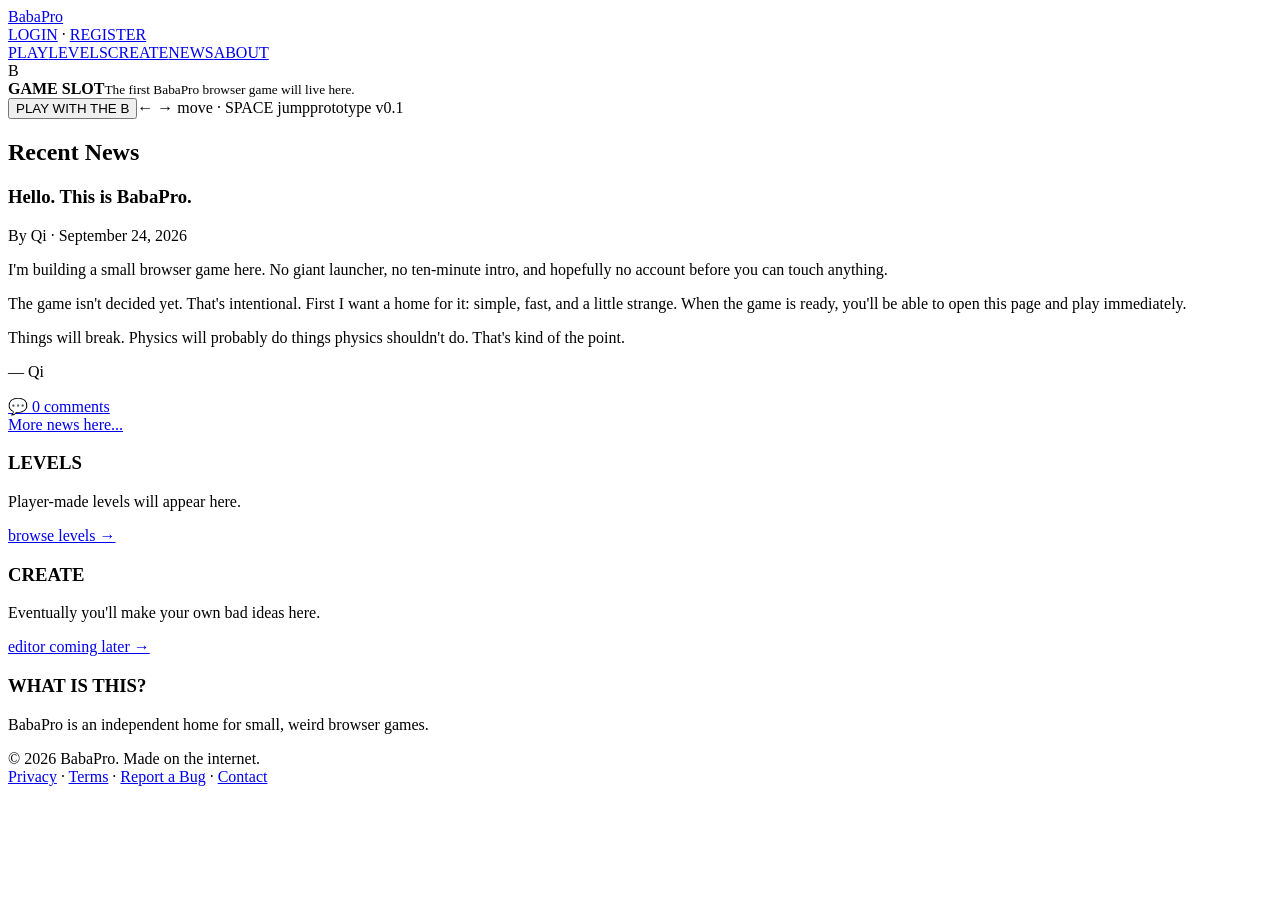
==== index.html @ 26752756 "Build BabaPro v0.1 site shell" ====
<!doctype html>
<html lang="en">
<head>
<meta charset="UTF-8"><meta name="viewport" content="width=device-width,initial-scale=1">
<title>BabaPro — weird little browser games</title>
<meta name="description" content="BabaPro is a small home for weird little browser games.">
<link rel="stylesheet" href="style.css">
</head>
<body>
<div class="page">
<header>
  <div class="top"><a class="logo" href="/">Baba<span>Pro</span></a><div class="account"><a href="#">LOGIN</a> · <a href="#">REGISTER</a></div></div>
  <nav><a href="#play">PLAY</a><a href="#levels">LEVELS</a><a href="#create">CREATE</a><a href="#news">NEWS</a><a href="#about">ABOUT</a></nav>
</header>

<main>
<section id="play" class="gamebox">
  <div class="game-stage">
    <div class="toy" id="toy">B</div>
    <div class="ground"></div>
    <div class="game-copy"><strong>GAME SLOT</strong><small>The first BabaPro browser game will live here.</small></div>
  </div>
  <div class="gamebar"><button id="playBtn">PLAY WITH THE B</button><span>← → move · SPACE jump</span><span class="status">prototype v0.1</span></div>
</section>

<div class="twocol">
<section>
<h2>Recent News</h2>
<article id="news">
<h3>Hello. This is BabaPro.</h3>
<div class="meta">By Qi · September 24, 2026</div>
<p>I'm building a small browser game here. No giant launcher, no ten-minute intro, and hopefully no account before you can touch anything.</p>
<p>The game isn't decided yet. That's intentional. First I want a home for it: simple, fast, and a little strange. When the game is ready, you'll be able to open this page and play immediately.</p>
<p>Things will break. Physics will probably do things physics shouldn't do. That's kind of the point.</p>
<p>— Qi</p>
<a class="comments" href="#">💬 0 comments</a>
</article>
<a href="#news" class="more">More news here...</a>
</section>

<aside>
<div class="sidebox" id="levels"><h3>LEVELS</h3><p>Player-made levels will appear here.</p><a href="#">browse levels →</a></div>
<div class="sidebox" id="create"><h3>CREATE</h3><p>Eventually you'll make your own bad ideas here.</p><a href="#">editor coming later →</a></div>
<div class="sidebox" id="about"><h3>WHAT IS THIS?</h3><p>BabaPro is an independent home for small, weird browser games.</p></div>
</aside>
</div>
</main>

<footer><div>© 2026 BabaPro. Made on the internet.</div><div><a href="#">Privacy</a> · <a href="#">Terms</a> · <a href="#">Report a Bug</a> · <a href="#">Contact</a></div></footer>
</div>
<script src="game.js"></script>
</body></html>
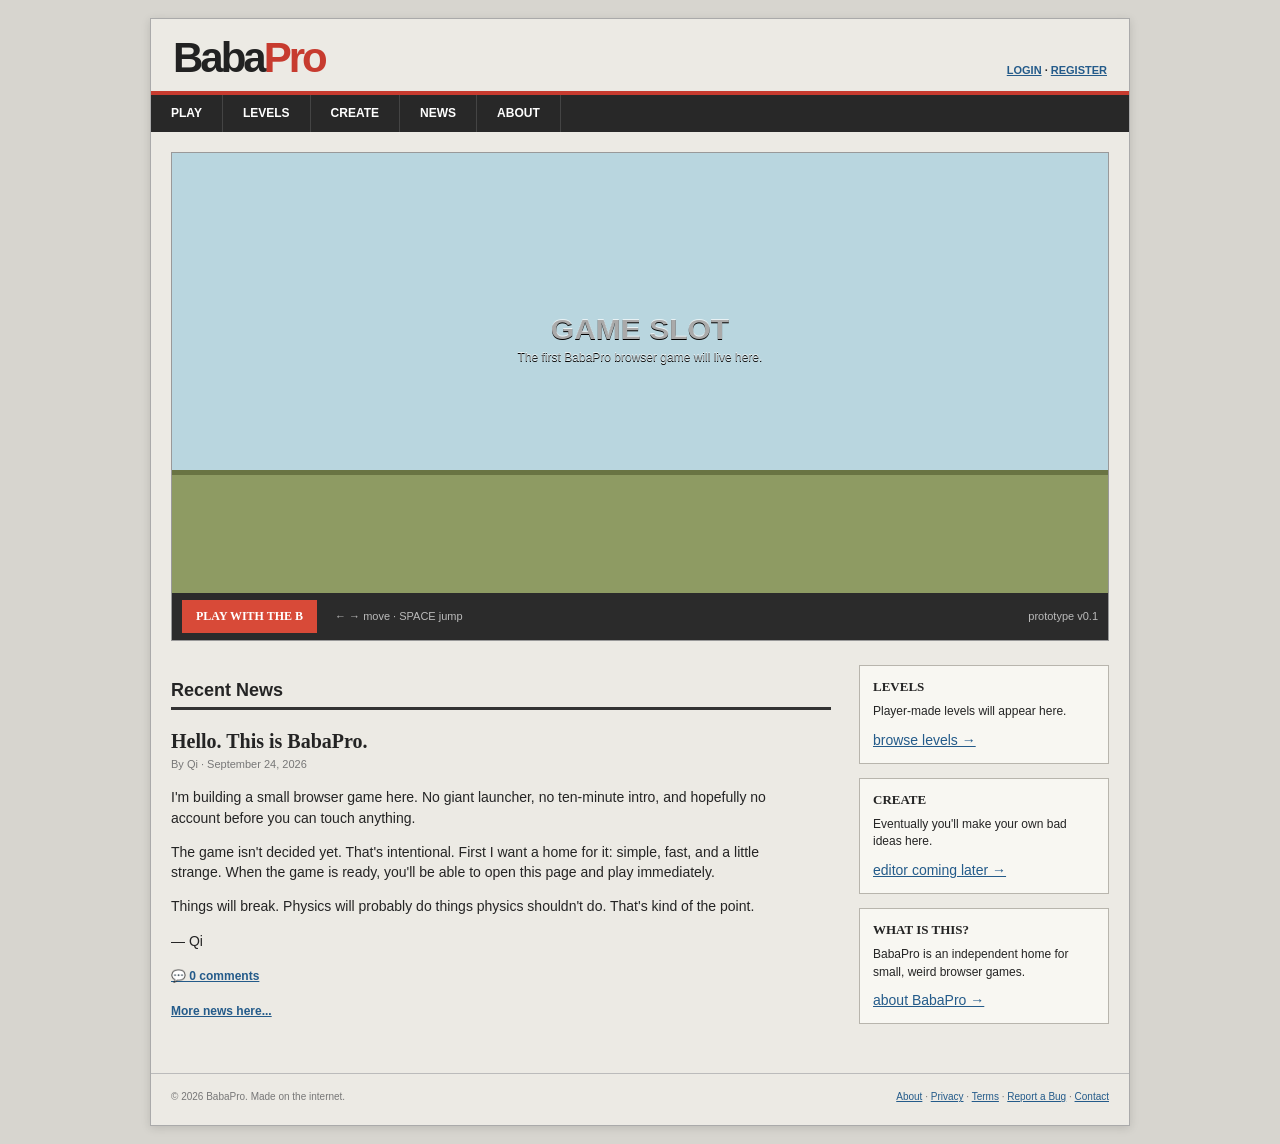
==== commit fe43a48b: "Link homepage to BabaPro About story" ====
--- a/index.html
+++ b/index.html
@@ -10,7 +10,7 @@
 <div class="page">
 <header>
   <div class="top"><a class="logo" href="/">Baba<span>Pro</span></a><div class="account"><a href="#">LOGIN</a> · <a href="#">REGISTER</a></div></div>
-  <nav><a href="#play">PLAY</a><a href="#levels">LEVELS</a><a href="#create">CREATE</a><a href="#news">NEWS</a><a href="#about">ABOUT</a></nav>
+  <nav><a href="#play">PLAY</a><a href="#levels">LEVELS</a><a href="#create">CREATE</a><a href="#news">NEWS</a><a href="/about.html">ABOUT</a></nav>
 </header>
 
 <main>
@@ -41,12 +41,12 @@
 <aside>
 <div class="sidebox" id="levels"><h3>LEVELS</h3><p>Player-made levels will appear here.</p><a href="#">browse levels →</a></div>
 <div class="sidebox" id="create"><h3>CREATE</h3><p>Eventually you'll make your own bad ideas here.</p><a href="#">editor coming later →</a></div>
-<div class="sidebox" id="about"><h3>WHAT IS THIS?</h3><p>BabaPro is an independent home for small, weird browser games.</p></div>
+<div class="sidebox" id="about"><h3>WHAT IS THIS?</h3><p>BabaPro is an independent home for small, weird browser games.</p><a href="/about.html">about BabaPro →</a></div>
 </aside>
 </div>
 </main>
 
-<footer><div>© 2026 BabaPro. Made on the internet.</div><div><a href="#">Privacy</a> · <a href="#">Terms</a> · <a href="#">Report a Bug</a> · <a href="#">Contact</a></div></footer>
+<footer><div>© 2026 BabaPro. Made on the internet.</div><div><a href="/about.html">About</a> · <a href="#">Privacy</a> · <a href="#">Terms</a> · <a href="#">Report a Bug</a> · <a href="#">Contact</a></div></footer>
 </div>
 <script src="game.js"></script>
 </body></html>
--- a/style.css
+++ b/style.css
@@ -0,0 +1 @@
+:root{--ink:#242424;--paper:#eceae4;--panel:#f8f7f2;--red:#c73b2f;--blue:#245b8a;--line:#b8b5ad}*{box-sizing:border-box}body{margin:0;background:#d7d5cf;color:var(--ink);font:14px/1.45 Verdana,Arial,sans-serif}.page{width:min(980px,calc(100% - 24px));margin:18px auto;background:var(--paper);border:1px solid #aaa;box-shadow:0 2px 9px #0002}.top{display:flex;align-items:flex-end;justify-content:space-between;padding:18px 22px 12px}.logo{font:bold 42px/1 Arial,sans-serif;letter-spacing:-3px;color:#222;text-decoration:none}.logo span{color:var(--red)}a{color:var(--blue)}.account{font-size:11px;font-weight:bold}nav{display:flex;gap:0;background:#282828;border-top:4px solid var(--red)}nav a{padding:10px 20px;color:#fff;text-decoration:none;font-weight:bold;font-size:12px;border-right:1px solid #444}nav a:hover{background:var(--red)}main{padding:20px}.gamebox{border:1px solid #999;background:#222}.game-stage{height:440px;position:relative;overflow:hidden;background:linear-gradient(#b9d6df 0 72%,#d7d1b5 72%)}.ground{position:absolute;left:0;right:0;bottom:0;height:28%;background:#8e9b63;border-top:5px solid #697443}.game-copy{position:absolute;top:36%;width:100%;text-align:center;color:#ffffffaa;text-shadow:0 1px #000}.game-copy strong{display:block;font:700 30px Arial}.game-copy small{font-size:12px}.toy{display:none;position:absolute;left:90px;bottom:28%;width:48px;height:48px;border-radius:50%;background:#d64535;color:#fff;font:bold 27px/48px Arial;text-align:center;box-shadow:inset -5px -7px #0002;z-index:2}.gamebar{min-height:44px;background:#2b2b2b;color:#bbb;display:flex;gap:18px;align-items:center;padding:7px 10px;font-size:11px}.gamebar button{background:#d84a38;border:0;color:white;font:bold 12px Verdana;padding:9px 14px;cursor:pointer}.gamebar .status{margin-left:auto}.twocol{display:grid;grid-template-columns:1fr 250px;gap:28px;margin-top:24px}h2{font:700 18px Arial;border-bottom:3px solid #333;padding-bottom:6px}article h3{font:700 20px Georgia,serif;margin-bottom:4px}article p{max-width:620px}.meta{font-size:11px;color:#777}.comments,.more{font-weight:bold;font-size:12px}.more{display:block;margin-top:18px}.sidebox{background:var(--panel);border:1px solid var(--line);padding:13px;margin-bottom:14px}.sidebox h3{margin:0 0 8px;font:700 13px Verdana}.sidebox p{font-size:12px;margin:0 0 9px}footer{border-top:1px solid #bbb;margin-top:15px;padding:16px 20px 20px;display:flex;justify-content:space-between;color:#777;font-size:10px}@media(max-width:700px){.page{width:100%;margin:0;border:0}.logo{font-size:36px}nav{overflow:auto}nav a{padding:10px 13px}.game-stage{height:54vw;min-height:300px}.twocol{grid-template-columns:1fr}.gamebar span:not(.status){display:none}footer{gap:10px;flex-direction:column}}
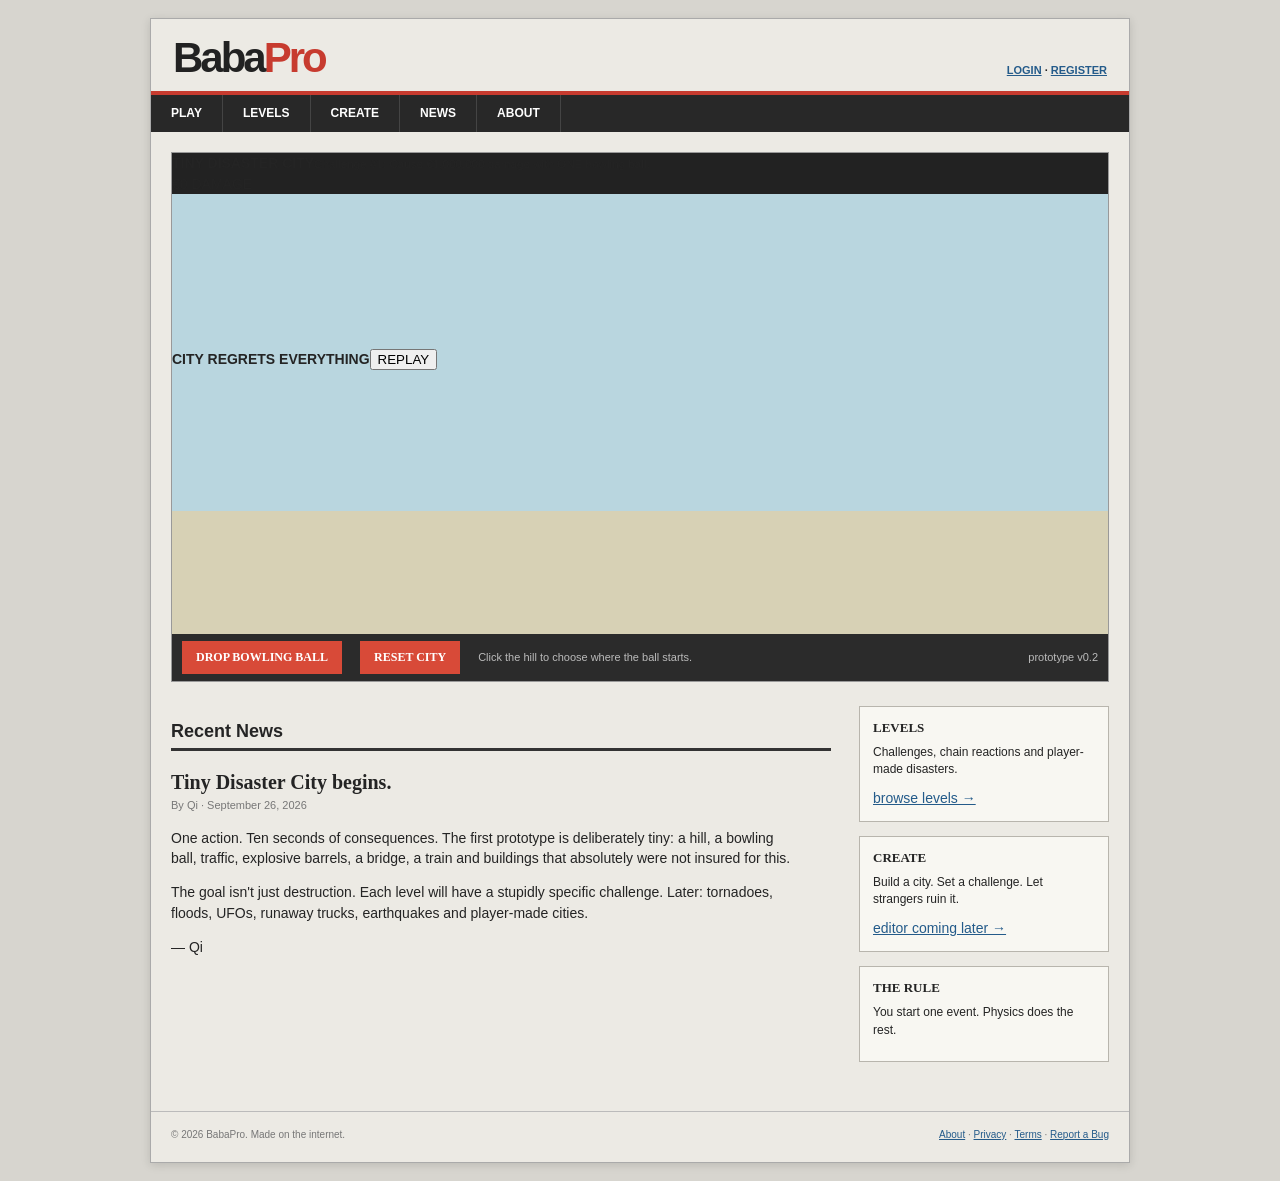
==== commit e0804ffd: "Launch Tiny Disaster City playable prototype" ====
--- a/index.html
+++ b/index.html
@@ -1,52 +1,19 @@
 <!doctype html>
-<html lang="en">
-<head>
-<meta charset="UTF-8"><meta name="viewport" content="width=device-width,initial-scale=1">
-<title>BabaPro — weird little browser games</title>
-<meta name="description" content="BabaPro is a small home for weird little browser games.">
-<link rel="stylesheet" href="style.css">
-</head>
-<body>
-<div class="page">
-<header>
-  <div class="top"><a class="logo" href="/">Baba<span>Pro</span></a><div class="account"><a href="#">LOGIN</a> · <a href="#">REGISTER</a></div></div>
-  <nav><a href="#play">PLAY</a><a href="#levels">LEVELS</a><a href="#create">CREATE</a><a href="#news">NEWS</a><a href="/about.html">ABOUT</a></nav>
-</header>
-
-<main>
-<section id="play" class="gamebox">
-  <div class="game-stage">
-    <div class="toy" id="toy">B</div>
-    <div class="ground"></div>
-    <div class="game-copy"><strong>GAME SLOT</strong><small>The first BabaPro browser game will live here.</small></div>
-  </div>
-  <div class="gamebar"><button id="playBtn">PLAY WITH THE B</button><span>← → move · SPACE jump</span><span class="status">prototype v0.1</span></div>
+<html lang="en"><head><meta charset="UTF-8"><meta name="viewport" content="width=device-width,initial-scale=1">
+<title>Tiny Disaster City — BabaPro</title><meta name="description" content="Start one tiny disaster. Watch the whole city regret it.">
+<link rel="icon" href="data:image/svg+xml,%3Csvg xmlns=%27http://www.w3.org/2000/svg%27 viewBox=%270 0 64 64%27%3E%3Crect width=%2764%27 height=%2764%27 rx=%2712%27 fill=%27%23c73b2f%27/%3E%3Ctext x=%2732%27 y=%2747%27 text-anchor=%27middle%27 font-family=%27Arial%27 font-size=%2744%27 font-weight=%27bold%27 fill=%27white%27%3EB%3C/text%3E%3C/svg%3E">
+<link rel="stylesheet" href="style.css"></head><body><div class="page">
+<header><div class="top"><a class="logo" href="/">Baba<span>Pro</span></a><div class="account"><a href="#">LOGIN</a> · <a href="#">REGISTER</a></div></div>
+<nav><a href="#play">PLAY</a><a href="#levels">LEVELS</a><a href="#create">CREATE</a><a href="#news">NEWS</a><a href="/about.html">ABOUT</a></nav></header>
+<main><section id="play" class="gamebox">
+<div class="gamehead"><div><strong>TINY DISASTER CITY</strong><small>Challenge #1: Cause €1,000,000 damage with ONE bowling ball.</small></div><div id="damage">€0 DAMAGE</div></div>
+<div class="game-stage"><canvas id="city"></canvas><div id="result" class="result hidden"><b id="resultTitle">CITY REGRETS EVERYTHING</b><span id="resultScore"></span><button id="replayBtn">REPLAY</button></div></div>
+<div class="gamebar"><button id="dropBtn">DROP BOWLING BALL</button><button id="resetBtn" class="darkbtn">RESET CITY</button><span>Click the hill to choose where the ball starts.</span><span class="status">prototype v0.2</span></div>
 </section>
-
-<div class="twocol">
-<section>
-<h2>Recent News</h2>
-<article id="news">
-<h3>Hello. This is BabaPro.</h3>
-<div class="meta">By Qi · September 24, 2026</div>
-<p>I'm building a small browser game here. No giant launcher, no ten-minute intro, and hopefully no account before you can touch anything.</p>
-<p>The game isn't decided yet. That's intentional. First I want a home for it: simple, fast, and a little strange. When the game is ready, you'll be able to open this page and play immediately.</p>
-<p>Things will break. Physics will probably do things physics shouldn't do. That's kind of the point.</p>
-<p>— Qi</p>
-<a class="comments" href="#">💬 0 comments</a>
-</article>
-<a href="#news" class="more">More news here...</a>
-</section>
-
-<aside>
-<div class="sidebox" id="levels"><h3>LEVELS</h3><p>Player-made levels will appear here.</p><a href="#">browse levels →</a></div>
-<div class="sidebox" id="create"><h3>CREATE</h3><p>Eventually you'll make your own bad ideas here.</p><a href="#">editor coming later →</a></div>
-<div class="sidebox" id="about"><h3>WHAT IS THIS?</h3><p>BabaPro is an independent home for small, weird browser games.</p><a href="/about.html">about BabaPro →</a></div>
-</aside>
-</div>
-</main>
-
-<footer><div>© 2026 BabaPro. Made on the internet.</div><div><a href="/about.html">About</a> · <a href="#">Privacy</a> · <a href="#">Terms</a> · <a href="#">Report a Bug</a> · <a href="#">Contact</a></div></footer>
-</div>
-<script src="game.js"></script>
-</body></html>+<div class="twocol"><section><h2>Recent News</h2><article id="news"><h3>Tiny Disaster City begins.</h3><div class="meta">By Qi · September 26, 2026</div>
+<p>One action. Ten seconds of consequences. The first prototype is deliberately tiny: a hill, a bowling ball, traffic, explosive barrels, a bridge, a train and buildings that absolutely were not insured for this.</p>
+<p>The goal isn't just destruction. Each level will have a stupidly specific challenge. Later: tornadoes, floods, UFOs, runaway trucks, earthquakes and player-made cities.</p><p>— Qi</p></article></section>
+<aside><div class="sidebox" id="levels"><h3>LEVELS</h3><p>Challenges, chain reactions and player-made disasters.</p><a href="#">browse levels →</a></div>
+<div class="sidebox" id="create"><h3>CREATE</h3><p>Build a city. Set a challenge. Let strangers ruin it.</p><a href="#">editor coming later →</a></div>
+<div class="sidebox"><h3>THE RULE</h3><p>You start one event. Physics does the rest.</p></div></aside></div></main>
+<footer><div>© 2026 BabaPro. Made on the internet.</div><div><a href="/about.html">About</a> · <a href="#">Privacy</a> · <a href="#">Terms</a> · <a href="#">Report a Bug</a></div></footer></div><script src="game.js"></script></body></html>
--- a/style.css
+++ b/style.css
@@ -1 +1,2 @@
-:root{--ink:#242424;--paper:#eceae4;--panel:#f8f7f2;--red:#c73b2f;--blue:#245b8a;--line:#b8b5ad}*{box-sizing:border-box}body{margin:0;background:#d7d5cf;color:var(--ink);font:14px/1.45 Verdana,Arial,sans-serif}.page{width:min(980px,calc(100% - 24px));margin:18px auto;background:var(--paper);border:1px solid #aaa;box-shadow:0 2px 9px #0002}.top{display:flex;align-items:flex-end;justify-content:space-between;padding:18px 22px 12px}.logo{font:bold 42px/1 Arial,sans-serif;letter-spacing:-3px;color:#222;text-decoration:none}.logo span{color:var(--red)}a{color:var(--blue)}.account{font-size:11px;font-weight:bold}nav{display:flex;gap:0;background:#282828;border-top:4px solid var(--red)}nav a{padding:10px 20px;color:#fff;text-decoration:none;font-weight:bold;font-size:12px;border-right:1px solid #444}nav a:hover{background:var(--red)}main{padding:20px}.gamebox{border:1px solid #999;background:#222}.game-stage{height:440px;position:relative;overflow:hidden;background:linear-gradient(#b9d6df 0 72%,#d7d1b5 72%)}.ground{position:absolute;left:0;right:0;bottom:0;height:28%;background:#8e9b63;border-top:5px solid #697443}.game-copy{position:absolute;top:36%;width:100%;text-align:center;color:#ffffffaa;text-shadow:0 1px #000}.game-copy strong{display:block;font:700 30px Arial}.game-copy small{font-size:12px}.toy{display:none;position:absolute;left:90px;bottom:28%;width:48px;height:48px;border-radius:50%;background:#d64535;color:#fff;font:bold 27px/48px Arial;text-align:center;box-shadow:inset -5px -7px #0002;z-index:2}.gamebar{min-height:44px;background:#2b2b2b;color:#bbb;display:flex;gap:18px;align-items:center;padding:7px 10px;font-size:11px}.gamebar button{background:#d84a38;border:0;color:white;font:bold 12px Verdana;padding:9px 14px;cursor:pointer}.gamebar .status{margin-left:auto}.twocol{display:grid;grid-template-columns:1fr 250px;gap:28px;margin-top:24px}h2{font:700 18px Arial;border-bottom:3px solid #333;padding-bottom:6px}article h3{font:700 20px Georgia,serif;margin-bottom:4px}article p{max-width:620px}.meta{font-size:11px;color:#777}.comments,.more{font-weight:bold;font-size:12px}.more{display:block;margin-top:18px}.sidebox{background:var(--panel);border:1px solid var(--line);padding:13px;margin-bottom:14px}.sidebox h3{margin:0 0 8px;font:700 13px Verdana}.sidebox p{font-size:12px;margin:0 0 9px}footer{border-top:1px solid #bbb;margin-top:15px;padding:16px 20px 20px;display:flex;justify-content:space-between;color:#777;font-size:10px}@media(max-width:700px){.page{width:100%;margin:0;border:0}.logo{font-size:36px}nav{overflow:auto}nav a{padding:10px 13px}.game-stage{height:54vw;min-height:300px}.twocol{grid-template-columns:1fr}.gamebar span:not(.status){display:none}footer{gap:10px;flex-direction:column}}+:root{--ink:#242424;--paper:#eceae4;--panel:#f8f7f2;--red:#c73b2f;--blue:#245b8a;--line:#b8b5ad}*{box-sizing:border-box}body{margin:0;background:#d7d5cf;color:var(--ink);font:14px/1.45 Verdana,Arial,sans-serif}.page{width:min(980px,calc(100% - 24px));margin:18px auto;background:var(--paper);border:1px solid #aaa;box-shadow:0 2px 9px #0002}.top{display:flex;align-items:flex-end;justify-content:space-between;padding:18px 22px 12px}.logo{font:bold 42px/1 Arial,sans-serif;letter-spacing:-3px;color:#222;text-decoration:none}.logo span{color:var(--red)}a{color:var(--blue)}.account{font-size:11px;font-weight:bold}nav{display:flex;gap:0;background:#282828;border-top:4px solid var(--red)}nav a{padding:10px 20px;color:#fff;text-decoration:none;font-weight:bold;font-size:12px;border-right:1px solid #444}nav a:hover{background:var(--red)}main{padding:20px}.gamebox{border:1px solid #999;background:#222}.game-stage{height:440px;position:relative;overflow:hidden;background:linear-gradient(#b9d6df 0 72%,#d7d1b5 72%)}.ground{position:absolute;left:0;right:0;bottom:0;height:28%;background:#8e9b63;border-top:5px solid #697443}.game-copy{position:absolute;top:36%;width:100%;text-align:center;color:#ffffffaa;text-shadow:0 1px #000}.game-copy strong{display:block;font:700 30px Arial}.game-copy small{font-size:12px}.toy{display:none;position:absolute;left:90px;bottom:28%;width:48px;height:48px;border-radius:50%;background:#d64535;color:#fff;font:bold 27px/48px Arial;text-align:center;box-shadow:inset -5px -7px #0002;z-index:2}.gamebar{min-height:44px;background:#2b2b2b;color:#bbb;display:flex;gap:18px;align-items:center;padding:7px 10px;font-size:11px}.gamebar button{background:#d84a38;border:0;color:white;font:bold 12px Verdana;padding:9px 14px;cursor:pointer}.gamebar .status{margin-left:auto}.twocol{display:grid;grid-template-columns:1fr 250px;gap:28px;margin-top:24px}h2{font:700 18px Arial;border-bottom:3px solid #333;padding-bottom:6px}article h3{font:700 20px Georgia,serif;margin-bottom:4px}article p{max-width:620px}.meta{font-size:11px;color:#777}.comments,.more{font-weight:bold;font-size:12px}.more{display:block;margin-top:18px}.sidebox{background:var(--panel);border:1px solid var(--line);padding:13px;margin-bottom:14px}.sidebox h3{margin:0 0 8px;font:700 13px Verdana}.sidebox p{font-size:12px;margin:0 0 9px}footer{border-top:1px solid #bbb;margin-top:15px;padding:16px 20px 20px;display:flex;justify-content:space-between;color:#777;font-size:10px}@media(max-width:700px){.page{width:100%;margin:0;border:0}.logo{font-size:36px}nav{overflow:auto}nav a{padding:10px 13px}.game-stage{height:54vw;min-height:300px}.twocol{grid-template-columns:1fr}.gamebar span:not(.status){display:none}footer{gap:10px;flex-direction:column}}
+.about-article{max-width:720px;margin:10px auto 40px}.about-article>p{font:15px/1.7 Georgia,serif}.about-photo-placeholder{width:100%;aspect-ratio:4/3;margin:18px 0;background:#d7d5cf;border:1px solid #aaa;display:flex;align-items:center;justify-content:center;color:#777;font:bold 12px Verdana}
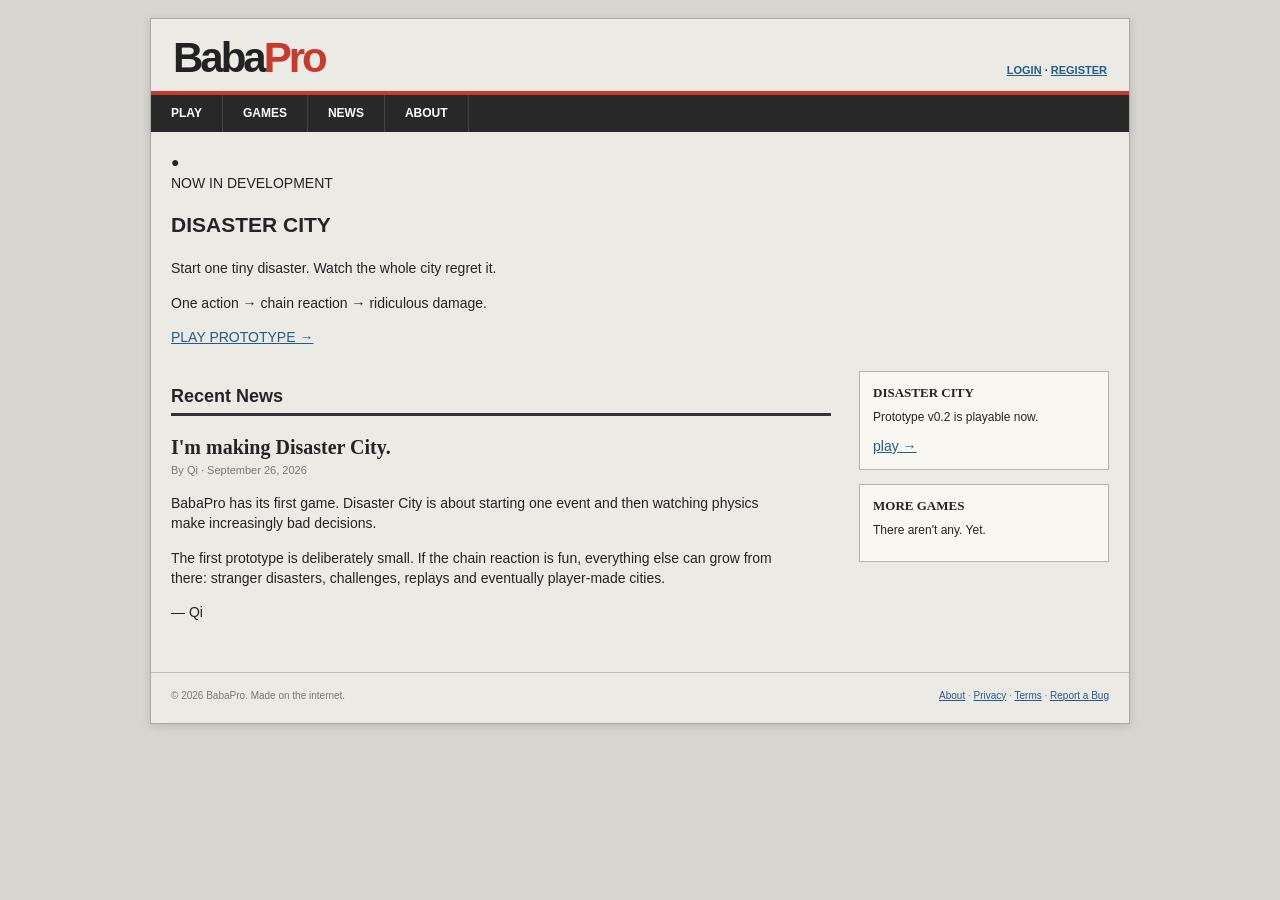
==== commit 344eacc0: "Restore BabaPro platform homepage" ====
--- a/index.html
+++ b/index.html
@@ -1,19 +1,12 @@
 <!doctype html>
 <html lang="en"><head><meta charset="UTF-8"><meta name="viewport" content="width=device-width,initial-scale=1">
-<title>Tiny Disaster City — BabaPro</title><meta name="description" content="Start one tiny disaster. Watch the whole city regret it.">
+<title>BabaPro — weird little browser games</title><meta name="description" content="BabaPro is a small home for weird browser games.">
 <link rel="icon" href="data:image/svg+xml,%3Csvg xmlns=%27http://www.w3.org/2000/svg%27 viewBox=%270 0 64 64%27%3E%3Crect width=%2764%27 height=%2764%27 rx=%2712%27 fill=%27%23c73b2f%27/%3E%3Ctext x=%2732%27 y=%2747%27 text-anchor=%27middle%27 font-family=%27Arial%27 font-size=%2744%27 font-weight=%27bold%27 fill=%27white%27%3EB%3C/text%3E%3C/svg%3E">
-<link rel="stylesheet" href="style.css"></head><body><div class="page">
+<link rel="stylesheet" href="/style.css"></head><body><div class="page">
 <header><div class="top"><a class="logo" href="/">Baba<span>Pro</span></a><div class="account"><a href="#">LOGIN</a> · <a href="#">REGISTER</a></div></div>
-<nav><a href="#play">PLAY</a><a href="#levels">LEVELS</a><a href="#create">CREATE</a><a href="#news">NEWS</a><a href="/about.html">ABOUT</a></nav></header>
-<main><section id="play" class="gamebox">
-<div class="gamehead"><div><strong>TINY DISASTER CITY</strong><small>Challenge #1: Cause €1,000,000 damage with ONE bowling ball.</small></div><div id="damage">€0 DAMAGE</div></div>
-<div class="game-stage"><canvas id="city"></canvas><div id="result" class="result hidden"><b id="resultTitle">CITY REGRETS EVERYTHING</b><span id="resultScore"></span><button id="replayBtn">REPLAY</button></div></div>
-<div class="gamebar"><button id="dropBtn">DROP BOWLING BALL</button><button id="resetBtn" class="darkbtn">RESET CITY</button><span>Click the hill to choose where the ball starts.</span><span class="status">prototype v0.2</span></div>
-</section>
-<div class="twocol"><section><h2>Recent News</h2><article id="news"><h3>Tiny Disaster City begins.</h3><div class="meta">By Qi · September 26, 2026</div>
-<p>One action. Ten seconds of consequences. The first prototype is deliberately tiny: a hill, a bowling ball, traffic, explosive barrels, a bridge, a train and buildings that absolutely were not insured for this.</p>
-<p>The goal isn't just destruction. Each level will have a stupidly specific challenge. Later: tornadoes, floods, UFOs, runaway trucks, earthquakes and player-made cities.</p><p>— Qi</p></article></section>
-<aside><div class="sidebox" id="levels"><h3>LEVELS</h3><p>Challenges, chain reactions and player-made disasters.</p><a href="#">browse levels →</a></div>
-<div class="sidebox" id="create"><h3>CREATE</h3><p>Build a city. Set a challenge. Let strangers ruin it.</p><a href="#">editor coming later →</a></div>
-<div class="sidebox"><h3>THE RULE</h3><p>You start one event. Physics does the rest.</p></div></aside></div></main>
-<footer><div>© 2026 BabaPro. Made on the internet.</div><div><a href="/about.html">About</a> · <a href="#">Privacy</a> · <a href="#">Terms</a> · <a href="#">Report a Bug</a></div></footer></div><script src="game.js"></script></body></html>+<nav><a href="/">PLAY</a><a href="#games">GAMES</a><a href="#news">NEWS</a><a href="/about.html">ABOUT</a></nav></header>
+<main><section class="featured" id="games"><div class="featured-art"><div class="cityline"><i></i><i></i><i></i><i></i><i></i></div><div class="wreckball">●</div></div>
+<div class="featured-copy"><div class="eyebrow">NOW IN DEVELOPMENT</div><h1>DISASTER CITY</h1><p>Start one tiny disaster. Watch the whole city regret it.</p><p class="challenge">One action → chain reaction → ridiculous damage.</p><a class="playlink" href="/games/disaster-city/">PLAY PROTOTYPE →</a></div></section>
+<div class="twocol"><section><h2>Recent News</h2><article id="news"><h3>I'm making Disaster City.</h3><div class="meta">By Qi · September 26, 2026</div><p>BabaPro has its first game. Disaster City is about starting one event and then watching physics make increasingly bad decisions.</p><p>The first prototype is deliberately small. If the chain reaction is fun, everything else can grow from there: stranger disasters, challenges, replays and eventually player-made cities.</p><p>— Qi</p></article></section>
+<aside><div class="sidebox"><h3>DISASTER CITY</h3><p>Prototype v0.2 is playable now.</p><a href="/games/disaster-city/">play →</a></div><div class="sidebox"><h3>MORE GAMES</h3><p>There aren't any. Yet.</p></div></aside></div></main>
+<footer><div>© 2026 BabaPro. Made on the internet.</div><div><a href="/about.html">About</a> · <a href="#">Privacy</a> · <a href="#">Terms</a> · <a href="#">Report a Bug</a></div></footer></div></body></html>
--- a/style.css
+++ b/style.css
@@ -1,2 +1 @@
-:root{--ink:#242424;--paper:#eceae4;--panel:#f8f7f2;--red:#c73b2f;--blue:#245b8a;--line:#b8b5ad}*{box-sizing:border-box}body{margin:0;background:#d7d5cf;color:var(--ink);font:14px/1.45 Verdana,Arial,sans-serif}.page{width:min(980px,calc(100% - 24px));margin:18px auto;background:var(--paper);border:1px solid #aaa;box-shadow:0 2px 9px #0002}.top{display:flex;align-items:flex-end;justify-content:space-between;padding:18px 22px 12px}.logo{font:bold 42px/1 Arial,sans-serif;letter-spacing:-3px;color:#222;text-decoration:none}.logo span{color:var(--red)}a{color:var(--blue)}.account{font-size:11px;font-weight:bold}nav{display:flex;gap:0;background:#282828;border-top:4px solid var(--red)}nav a{padding:10px 20px;color:#fff;text-decoration:none;font-weight:bold;font-size:12px;border-right:1px solid #444}nav a:hover{background:var(--red)}main{padding:20px}.gamebox{border:1px solid #999;background:#222}.game-stage{height:440px;position:relative;overflow:hidden;background:linear-gradient(#b9d6df 0 72%,#d7d1b5 72%)}.ground{position:absolute;left:0;right:0;bottom:0;height:28%;background:#8e9b63;border-top:5px solid #697443}.game-copy{position:absolute;top:36%;width:100%;text-align:center;color:#ffffffaa;text-shadow:0 1px #000}.game-copy strong{display:block;font:700 30px Arial}.game-copy small{font-size:12px}.toy{display:none;position:absolute;left:90px;bottom:28%;width:48px;height:48px;border-radius:50%;background:#d64535;color:#fff;font:bold 27px/48px Arial;text-align:center;box-shadow:inset -5px -7px #0002;z-index:2}.gamebar{min-height:44px;background:#2b2b2b;color:#bbb;display:flex;gap:18px;align-items:center;padding:7px 10px;font-size:11px}.gamebar button{background:#d84a38;border:0;color:white;font:bold 12px Verdana;padding:9px 14px;cursor:pointer}.gamebar .status{margin-left:auto}.twocol{display:grid;grid-template-columns:1fr 250px;gap:28px;margin-top:24px}h2{font:700 18px Arial;border-bottom:3px solid #333;padding-bottom:6px}article h3{font:700 20px Georgia,serif;margin-bottom:4px}article p{max-width:620px}.meta{font-size:11px;color:#777}.comments,.more{font-weight:bold;font-size:12px}.more{display:block;margin-top:18px}.sidebox{background:var(--panel);border:1px solid var(--line);padding:13px;margin-bottom:14px}.sidebox h3{margin:0 0 8px;font:700 13px Verdana}.sidebox p{font-size:12px;margin:0 0 9px}footer{border-top:1px solid #bbb;margin-top:15px;padding:16px 20px 20px;display:flex;justify-content:space-between;color:#777;font-size:10px}@media(max-width:700px){.page{width:100%;margin:0;border:0}.logo{font-size:36px}nav{overflow:auto}nav a{padding:10px 13px}.game-stage{height:54vw;min-height:300px}.twocol{grid-template-columns:1fr}.gamebar span:not(.status){display:none}footer{gap:10px;flex-direction:column}}
-.about-article{max-width:720px;margin:10px auto 40px}.about-article>p{font:15px/1.7 Georgia,serif}.about-photo-placeholder{width:100%;aspect-ratio:4/3;margin:18px 0;background:#d7d5cf;border:1px solid #aaa;display:flex;align-items:center;justify-content:center;color:#777;font:bold 12px Verdana}+:root{--ink:#242424;--paper:#eceae4;--panel:#f8f7f2;--red:#c73b2f;--blue:#245b8a;--line:#b8b5ad}*{box-sizing:border-box}body{margin:0;background:#d7d5cf;color:var(--ink);font:14px/1.45 Verdana,Arial,sans-serif}.page{width:min(980px,calc(100% - 24px));margin:18px auto;background:var(--paper);border:1px solid #aaa;box-shadow:0 2px 9px #0002}.top{display:flex;align-items:flex-end;justify-content:space-between;padding:18px 22px 12px}.logo{font:bold 42px/1 Arial;letter-spacing:-3px;color:#222;text-decoration:none}.logo span{color:var(--red)}a{color:var(--blue)}.account{font-size:11px;font-weight:bold}nav{display:flex;background:#282828;border-top:4px solid var(--red)}nav a{padding:10px 20px;color:#fff;text-decoration:none;font-weight:bold;font-size:12px;border-right:1px solid #444}nav a:hover{background:var(--red)}main{padding:20px}.gamebox{border:1px solid #777;background:#222}.gamehead{height:52px;background:#efeee8;padding:8px 12px;display:flex;align-items:center;justify-content:space-between;border-bottom:1px solid #777}.gamehead strong{display:block;font:700 18px Arial}.gamehead small{font-size:10px;color:#555}.gamehead #damage{font:bold 19px Arial;color:var(--red)}.game-stage{height:470px;position:relative;overflow:hidden;background:#b9d6df}.game-stage canvas{display:block;width:100%;height:100%;cursor:crosshair}.gamebar{min-height:46px;background:#2b2b2b;color:#bbb;display:flex;gap:10px;align-items:center;padding:7px 10px;font-size:10px}.gamebar button,.result button{background:#d84a38;border:0;color:white;font:bold 11px Verdana;padding:9px 12px;cursor:pointer}.gamebar .darkbtn{background:#555}.gamebar .status{margin-left:auto}.result{position:absolute;inset:0;background:#111b;display:flex;flex-direction:column;align-items:center;justify-content:center;color:#fff;text-align:center}.result.hidden{display:none}.result b{font:900 28px Arial}.result span{font:bold 18px Arial;margin:8px 0 16px}.twocol{display:grid;grid-template-columns:1fr 250px;gap:28px;margin-top:24px}h2{font:700 18px Arial;border-bottom:3px solid #333;padding-bottom:6px}article h3{font:700 20px Georgia;margin-bottom:4px}article p{max-width:620px}.meta{font-size:11px;color:#777}.sidebox{background:var(--panel);border:1px solid var(--line);padding:13px;margin-bottom:14px}.sidebox h3{margin:0 0 8px;font:700 13px Verdana}.sidebox p{font-size:12px;margin:0 0 9px}footer{border-top:1px solid #bbb;margin-top:15px;padding:16px 20px 20px;display:flex;justify-content:space-between;color:#777;font-size:10px}.about-article{max-width:720px;margin:10px auto 40px}.about-article>p{font:15px/1.7 Georgia,serif}@media(max-width:700px){.page{width:100%;margin:0;border:0}.logo{font-size:36px}nav{overflow:auto}nav a{padding:10px 13px}.game-stage{height:62vw;min-height:330px}.gamehead small,.gamebar span:not(.status){display:none}.gamehead #damage{font-size:14px}.twocol{grid-template-columns:1fr}footer{gap:10px;flex-direction:column}}
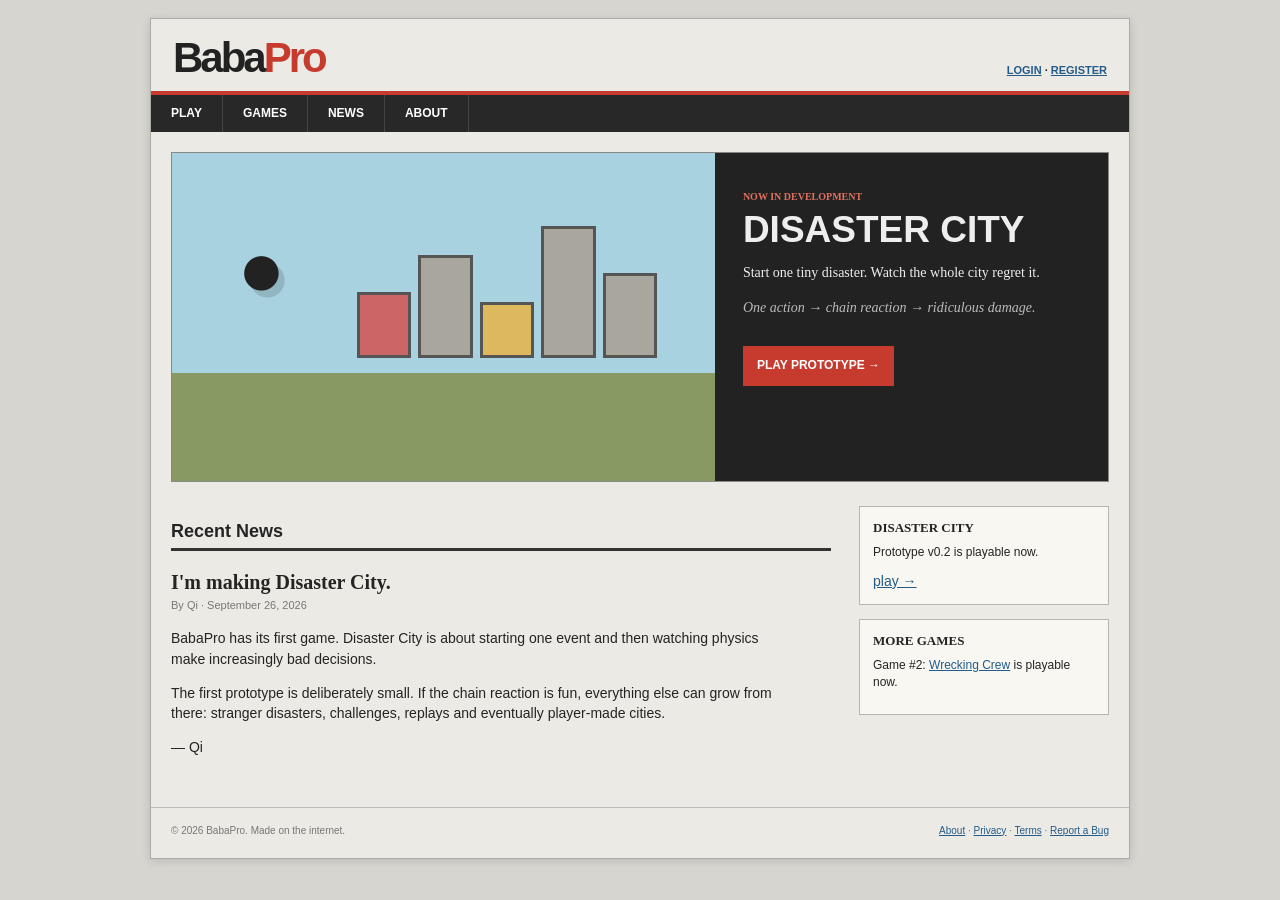
==== commit e1d5e1b1: "Add Wrecking Crew to BabaPro" ====
--- a/index.html
+++ b/index.html
@@ -8,5 +8,5 @@
 <main><section class="featured" id="games"><div class="featured-art"><div class="cityline"><i></i><i></i><i></i><i></i><i></i></div><div class="wreckball">●</div></div>
 <div class="featured-copy"><div class="eyebrow">NOW IN DEVELOPMENT</div><h1>DISASTER CITY</h1><p>Start one tiny disaster. Watch the whole city regret it.</p><p class="challenge">One action → chain reaction → ridiculous damage.</p><a class="playlink" href="/games/disaster-city/">PLAY PROTOTYPE →</a></div></section>
 <div class="twocol"><section><h2>Recent News</h2><article id="news"><h3>I'm making Disaster City.</h3><div class="meta">By Qi · September 26, 2026</div><p>BabaPro has its first game. Disaster City is about starting one event and then watching physics make increasingly bad decisions.</p><p>The first prototype is deliberately small. If the chain reaction is fun, everything else can grow from there: stranger disasters, challenges, replays and eventually player-made cities.</p><p>— Qi</p></article></section>
-<aside><div class="sidebox"><h3>DISASTER CITY</h3><p>Prototype v0.2 is playable now.</p><a href="/games/disaster-city/">play →</a></div><div class="sidebox"><h3>MORE GAMES</h3><p>There aren't any. Yet.</p></div></aside></div></main>
+<aside><div class="sidebox"><h3>DISASTER CITY</h3><p>Prototype v0.2 is playable now.</p><a href="/games/disaster-city/">play →</a></div><div class="sidebox"><h3>MORE GAMES</h3><p>Game #2: <a href=&quot;/games/wrecking-crew/&quot;>Wrecking Crew</a> is playable now.</p></div></aside></div></main>
 <footer><div>© 2026 BabaPro. Made on the internet.</div><div><a href="/about.html">About</a> · <a href="#">Privacy</a> · <a href="#">Terms</a> · <a href="#">Report a Bug</a></div></footer></div></body></html>
--- a/style.css
+++ b/style.css
@@ -1 +1 @@
-:root{--ink:#242424;--paper:#eceae4;--panel:#f8f7f2;--red:#c73b2f;--blue:#245b8a;--line:#b8b5ad}*{box-sizing:border-box}body{margin:0;background:#d7d5cf;color:var(--ink);font:14px/1.45 Verdana,Arial,sans-serif}.page{width:min(980px,calc(100% - 24px));margin:18px auto;background:var(--paper);border:1px solid #aaa;box-shadow:0 2px 9px #0002}.top{display:flex;align-items:flex-end;justify-content:space-between;padding:18px 22px 12px}.logo{font:bold 42px/1 Arial;letter-spacing:-3px;color:#222;text-decoration:none}.logo span{color:var(--red)}a{color:var(--blue)}.account{font-size:11px;font-weight:bold}nav{display:flex;background:#282828;border-top:4px solid var(--red)}nav a{padding:10px 20px;color:#fff;text-decoration:none;font-weight:bold;font-size:12px;border-right:1px solid #444}nav a:hover{background:var(--red)}main{padding:20px}.gamebox{border:1px solid #777;background:#222}.gamehead{height:52px;background:#efeee8;padding:8px 12px;display:flex;align-items:center;justify-content:space-between;border-bottom:1px solid #777}.gamehead strong{display:block;font:700 18px Arial}.gamehead small{font-size:10px;color:#555}.gamehead #damage{font:bold 19px Arial;color:var(--red)}.game-stage{height:470px;position:relative;overflow:hidden;background:#b9d6df}.game-stage canvas{display:block;width:100%;height:100%;cursor:crosshair}.gamebar{min-height:46px;background:#2b2b2b;color:#bbb;display:flex;gap:10px;align-items:center;padding:7px 10px;font-size:10px}.gamebar button,.result button{background:#d84a38;border:0;color:white;font:bold 11px Verdana;padding:9px 12px;cursor:pointer}.gamebar .darkbtn{background:#555}.gamebar .status{margin-left:auto}.result{position:absolute;inset:0;background:#111b;display:flex;flex-direction:column;align-items:center;justify-content:center;color:#fff;text-align:center}.result.hidden{display:none}.result b{font:900 28px Arial}.result span{font:bold 18px Arial;margin:8px 0 16px}.twocol{display:grid;grid-template-columns:1fr 250px;gap:28px;margin-top:24px}h2{font:700 18px Arial;border-bottom:3px solid #333;padding-bottom:6px}article h3{font:700 20px Georgia;margin-bottom:4px}article p{max-width:620px}.meta{font-size:11px;color:#777}.sidebox{background:var(--panel);border:1px solid var(--line);padding:13px;margin-bottom:14px}.sidebox h3{margin:0 0 8px;font:700 13px Verdana}.sidebox p{font-size:12px;margin:0 0 9px}footer{border-top:1px solid #bbb;margin-top:15px;padding:16px 20px 20px;display:flex;justify-content:space-between;color:#777;font-size:10px}.about-article{max-width:720px;margin:10px auto 40px}.about-article>p{font:15px/1.7 Georgia,serif}@media(max-width:700px){.page{width:100%;margin:0;border:0}.logo{font-size:36px}nav{overflow:auto}nav a{padding:10px 13px}.game-stage{height:62vw;min-height:330px}.gamehead small,.gamebar span:not(.status){display:none}.gamehead #damage{font-size:14px}.twocol{grid-template-columns:1fr}footer{gap:10px;flex-direction:column}}+:root{--ink:#242424;--paper:#eceae4;--panel:#f8f7f2;--red:#c73b2f;--blue:#245b8a;--line:#b8b5ad}*{box-sizing:border-box}body{margin:0;background:#d7d5cf;color:var(--ink);font:14px/1.45 Verdana,Arial,sans-serif}.page{width:min(980px,calc(100% - 24px));margin:18px auto;background:var(--paper);border:1px solid #aaa;box-shadow:0 2px 9px #0002}.top{display:flex;align-items:flex-end;justify-content:space-between;padding:18px 22px 12px}.logo{font:bold 42px/1 Arial;letter-spacing:-3px;color:#222;text-decoration:none}.logo span{color:var(--red)}a{color:var(--blue)}.account{font-size:11px;font-weight:bold}nav{display:flex;background:#282828;border-top:4px solid var(--red)}nav a{padding:10px 20px;color:#fff;text-decoration:none;font-weight:bold;font-size:12px;border-right:1px solid #444}nav a:hover{background:var(--red)}main{padding:20px}.featured{display:grid;grid-template-columns:58% 42%;min-height:330px;border:1px solid #888;background:#222}.featured-art{position:relative;overflow:hidden;background:linear-gradient(#a8d2df 0 67%,#899963 67%)}.cityline{position:absolute;left:34%;right:3%;bottom:33%;height:45%}.cityline i{display:inline-block;vertical-align:bottom;width:16%;margin-right:2%;background:#a9a69d;border:3px solid #555}.cityline i:nth-child(1){height:45%;background:#c66}.cityline i:nth-child(2){height:70%}.cityline i:nth-child(3){height:38%;background:#ddb85f}.cityline i:nth-child(4){height:90%}.cityline i:nth-child(5){height:58%}.wreckball{position:absolute;left:12%;top:23%;font:80px/1 Arial;color:#222;text-shadow:6px 7px #0002}.featured-copy{padding:38px 28px;color:#eee}.eyebrow{font:bold 10px Verdana;color:#e07161}.featured h1{font:900 37px/1 Arial;margin:9px 0 14px}.featured p{font:14px/1.5 Georgia}.featured .challenge{color:#bbb;font-style:italic}.playlink{display:inline-block;margin-top:14px;background:var(--red);color:#fff;text-decoration:none;padding:11px 14px;font-weight:bold;font-size:12px}.twocol{display:grid;grid-template-columns:1fr 250px;gap:28px;margin-top:24px}h2{font:700 18px Arial;border-bottom:3px solid #333;padding-bottom:6px}article h3{font:700 20px Georgia;margin-bottom:4px}article p{max-width:620px}.meta{font-size:11px;color:#777}.sidebox{background:var(--panel);border:1px solid var(--line);padding:13px;margin-bottom:14px}.sidebox h3{margin:0 0 8px;font:700 13px Verdana}.sidebox p{font-size:12px;margin:0 0 9px}footer{border-top:1px solid #bbb;margin-top:15px;padding:16px 20px 20px;display:flex;justify-content:space-between;color:#777;font-size:10px}.about-article{max-width:720px;margin:10px auto 40px}.about-article>p{font:15px/1.7 Georgia,serif}@media(max-width:700px){.page{width:100%;margin:0;border:0}.logo{font-size:36px}nav{overflow:auto}nav a{padding:10px 13px}.featured{grid-template-columns:1fr}.featured-art{min-height:230px}.featured-copy{padding:25px}.twocol{grid-template-columns:1fr}footer{gap:10px;flex-direction:column}}
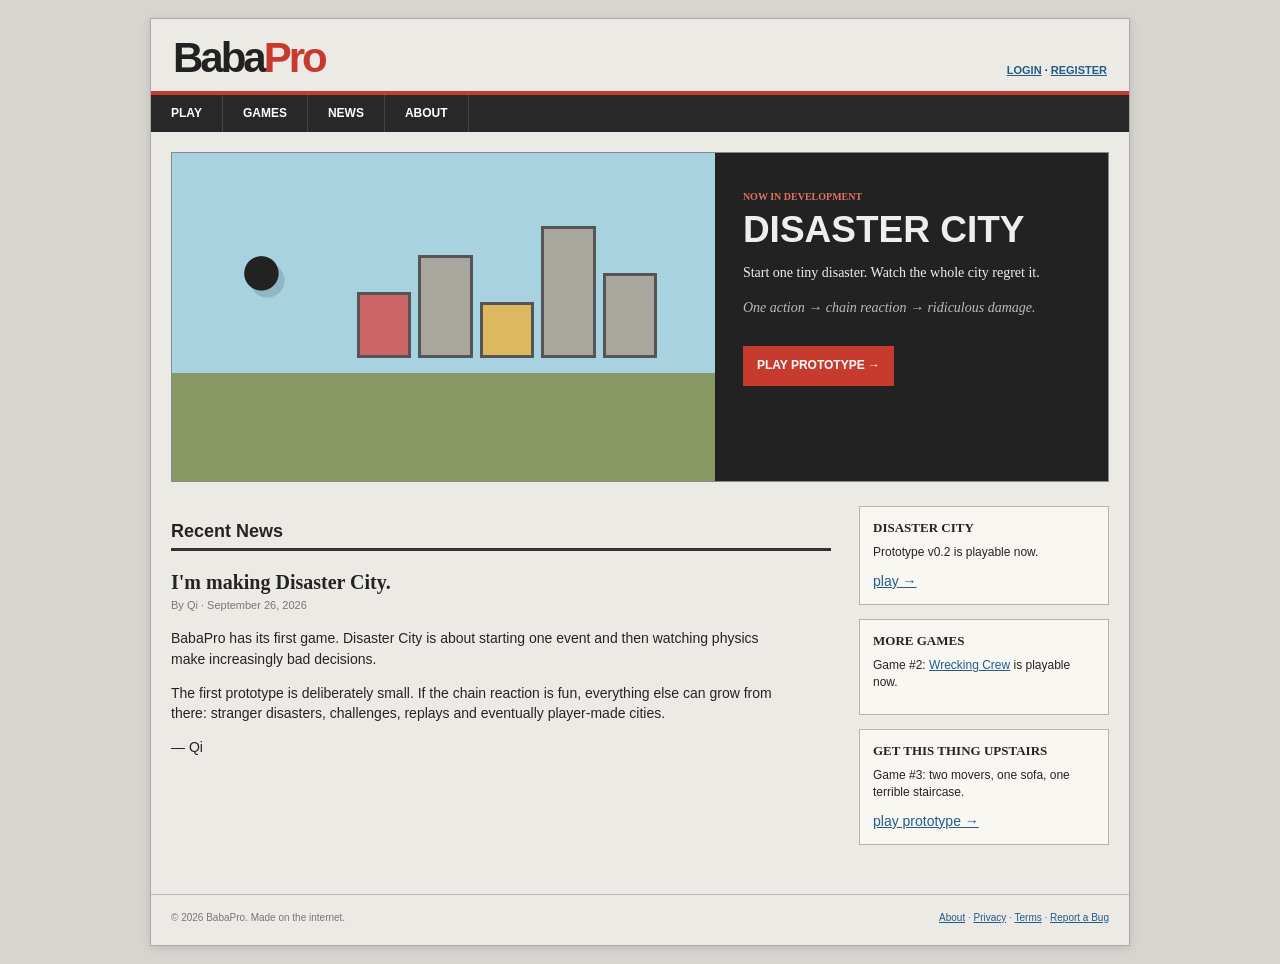
==== commit 59fd00ce: "Add third BabaPro game" ====
--- a/index.html
+++ b/index.html
@@ -8,5 +8,5 @@
 <main><section class="featured" id="games"><div class="featured-art"><div class="cityline"><i></i><i></i><i></i><i></i><i></i></div><div class="wreckball">●</div></div>
 <div class="featured-copy"><div class="eyebrow">NOW IN DEVELOPMENT</div><h1>DISASTER CITY</h1><p>Start one tiny disaster. Watch the whole city regret it.</p><p class="challenge">One action → chain reaction → ridiculous damage.</p><a class="playlink" href="/games/disaster-city/">PLAY PROTOTYPE →</a></div></section>
 <div class="twocol"><section><h2>Recent News</h2><article id="news"><h3>I'm making Disaster City.</h3><div class="meta">By Qi · September 26, 2026</div><p>BabaPro has its first game. Disaster City is about starting one event and then watching physics make increasingly bad decisions.</p><p>The first prototype is deliberately small. If the chain reaction is fun, everything else can grow from there: stranger disasters, challenges, replays and eventually player-made cities.</p><p>— Qi</p></article></section>
-<aside><div class="sidebox"><h3>DISASTER CITY</h3><p>Prototype v0.2 is playable now.</p><a href="/games/disaster-city/">play →</a></div><div class="sidebox"><h3>MORE GAMES</h3><p>Game #2: <a href=&quot;/games/wrecking-crew/&quot;>Wrecking Crew</a> is playable now.</p></div></aside></div></main>
+<aside><div class="sidebox"><h3>DISASTER CITY</h3><p>Prototype v0.2 is playable now.</p><a href="/games/disaster-city/">play →</a></div><div class="sidebox"><h3>MORE GAMES</h3><p>Game #2: <a href=&quot;/games/wrecking-crew/&quot;>Wrecking Crew</a> is playable now.</p></div><div class="sidebox"><h3>GET THIS THING UPSTAIRS</h3><p>Game #3: two movers, one sofa, one terrible staircase.</p><a href="/games/get-this-thing-upstairs/">play prototype →</a></div></aside></div></main>
 <footer><div>© 2026 BabaPro. Made on the internet.</div><div><a href="/about.html">About</a> · <a href="#">Privacy</a> · <a href="#">Terms</a> · <a href="#">Report a Bug</a></div></footer></div></body></html>
